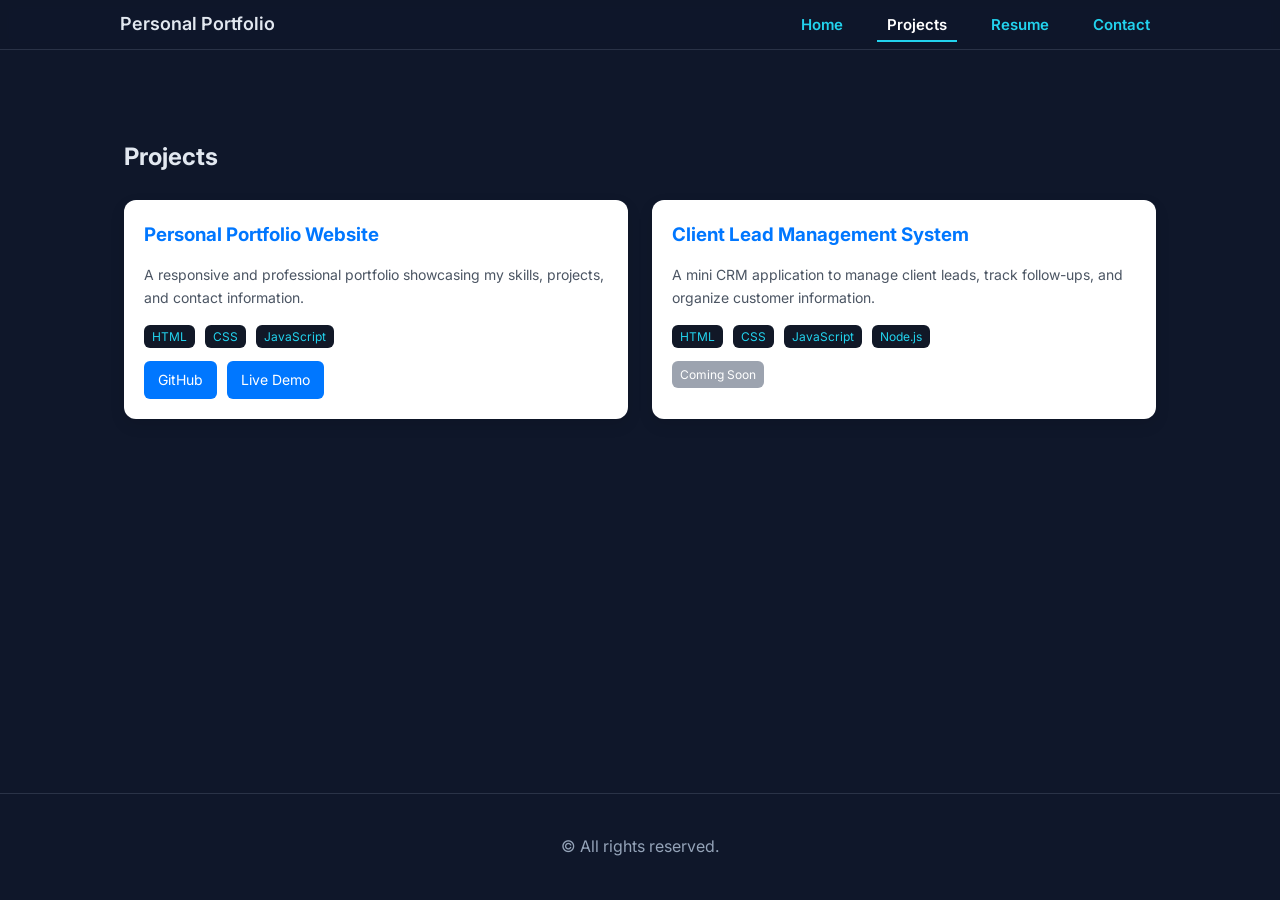
==== project.html @ c3499d08 "Initial commit" ====
<!DOCTYPE html>
<html lang="en">
<head>
  <meta charset="UTF-8" />
  <meta name="viewport" content="width=device-width, initial-scale=1" />
  <title>Projects - Sulfath</title>
  <link rel="stylesheet" href="style.css" />
  <link rel="icon" href="favicon.ico" />
  <link rel="preconnect" href="https://fonts.googleapis.com" />
  <link rel="preconnect" href="https://fonts.gstatic.com" crossorigin />
  <link href="https://fonts.googleapis.com/css2?family=Inter:wght@400;600;700&display=swap" rel="stylesheet" />
</head>
<body>
  <!-- Navigation -->
  <header class="site-header">
    <nav class="nav container" aria-label="Primary">
      <a class="brand" href="index.html">Personal Portfolio</a>
      <button class="nav-toggle" aria-expanded="false" aria-controls="nav-menu">
       <span class="hamburger"></span>
       </button>
      <ul id="nav-menu" class="nav-menu">
        <li><a href="index.html">Home</a></li>
        <li><a href="project.html">Projects</a></li>
        <li><a href="resume.html">Resume</a></li>
        <li><a href="contact.html">Contact</a></li>
      </ul>
    </nav>
  </header>
<!-- Script to highlight active nav link -->
<script>
  const currentPage = window.location.pathname.split("/").pop(); 
  const navLinks = document.querySelectorAll(".nav-menu a");

  navLinks.forEach(link => {
    if (link.getAttribute("href") === currentPage) {
      link.classList.add("active");
    }
  });
</script>

  <!-- Page Content -->
 <section id="projects" class="section">
  <div class="container">
    <h2>Projects</h2>
    <div class="projects-container">

      <!-- Project 1 -->
      <article class="project-card">
        <h3>Personal Portfolio Website</h3>
        <p>A responsive and professional portfolio showcasing my skills, projects, and contact information.</p>
        <div class="tech-tags">
          <span class="tag">HTML</span>
          <span class="tag">CSS</span>
          <span class="tag">JavaScript</span>
        </div>
        <div class="project-links">
          <a href="https://github.com/Sulfath786/FUTURE_FS_01" target="_blank">GitHub</a>
          <a href="PASTE_YOUR_NETLIFY_LINK_HERE" target="_blank">Live Demo</a>
        </div>
      </article>

      <!-- Project 2 -->
      <article class="project-card">
        <h3>Client Lead Management System</h3>
        <p>A mini CRM application to manage client leads, track follow-ups, and organize customer information.</p>
        <div class="tech-tags">
          <span class="tag">HTML</span>
          <span class="tag">CSS</span>
          <span class="tag">JavaScript</span>
          <span class="tag">Node.js</span>
        </div>
        <div class="project-links">
          <span class="status-badge coming-soon">Coming Soon</span>
        </div>
      </article>

    </div>
  </div>
</section>
<footer class="site-footer">
    <p>&copy; All rights reserved.</p>
  </footer>
<script>
  const navToggle = document.querySelector('.nav-toggle');
  const navMenu = document.getElementById('nav-menu');

  navToggle.addEventListener('click', () => {
    const expanded = navToggle.getAttribute('aria-expanded') === 'true';
    navToggle.setAttribute('aria-expanded', !expanded);
    navMenu.classList.toggle('open'); // match your CSS
  });
</script>
<script src="script.js"></script>
</body>
</html>
---- style.css ----
/* =========================
   Base Styles & Variables
========================= */
:root {
  --bg: #0f172a;
  --text: #e2e8f0;
  --muted: #94a3b8;
  --accent: #22d3ee;
  --card: #111827;
  --white: #ffffff;
  --blue: #0077ff;
  --blue-dark: #005ecc;
}

* { box-sizing: border-box; }
html, body { height: 100%; margin: 0; }
body {
  font-family: Inter, system-ui, -apple-system, Segoe UI, Roboto, Arial, sans-serif;
  background: var(--bg);
  color: var(--text);
  line-height: 1.6;
}

a { color: var(--accent); text-decoration: none; }
img { max-width: 100%; display: block; border-radius: 8px; }
.container { max-width: 1080px; margin: 0 auto; padding: 24px; }

/* =========================
   Accessibility
========================= */
.skip-link {
  position: absolute; left: -999px; top: -999px;
}
.skip-link:focus {
  left: 16px; top: 16px;
  background: var(--accent); color: #0b1220;
  padding: 8px 12px; border-radius: 6px;
}

/* =========================
   Header / Navigation
========================= */
.site-header {
  position: sticky; top: 0; z-index: 50;
  backdrop-filter: saturate(180%) blur(8px);
  background: rgba(15, 23, 42, 0.95);
  border-bottom: 1px solid rgba(148,163,184,.2);
  padding: 10px 0; /* slimmer header */
}

.nav {
  display: flex; align-items: center; justify-content: space-between;
  max-width: 1080px; margin: 0 auto; padding: 0 20px;
}
/* Hide menu on small screens */
.nav-menu {
  display: none;
  flex-direction: column;
  gap: 16px;
  background: #111;
  padding: 16px;
}

/* Show menu when active */
.nav-menu.active {
  display: flex;
}

.brand {
  font-weight: 600; font-size: 18px; color: var(--text);
}

.nav-menu {
  display: flex; gap: 20px;
  list-style: none; margin: 0; padding: 0;
}

.nav-menu a {
  color: var(--accent);
  font-weight: 600;
  font-size: 15px;
  padding: 6px 10px;
  transition: color 0.3s ease, border-bottom 0.3s ease;
}

.nav-menu a:hover {
  color: var(--white);
  border-bottom: 2px solid var(--accent); /* underline effect */
}

.nav-menu a.active {
  color: var(--white);
  border-bottom: 2px solid var(--accent);
}

@media (max-width: 768px) {
  .nav-toggle {
    dispaly: inline-block;
    background: var(--card);
    color: var(--text);
    border: 1px solid rgba(148,163,184,.3);
    border-radius: 8px;
    padding: 8px 12px;
    cursor: pointer;
  }

  .nav-menu {
    max-height: 0;              /* collapsed */
    overflow: hidden;           /* hide content */
    flex-direction: column;
    gap: 12px;
    margin-top: 12px;
    transition: max-height 0.4s ease, opacity 0.4s ease;
    opacity: 0;
  }

  .nav-menu.open {
    max-height: 300px;          /* enough space for links */
    opacity: 1;
  }
}
@media (min-width: 768px) {
  .nav-menu {
    display: flex !important;
    flex-direction: row;
    gap: 24px;
    background: none;
    opacity: 1;
    padding: 0;
  }

  .nav-toggle {
    display: none !important;
    margin-left: auto; /* pushes it to the right */
  }
}

/* Hamburger button */
.nav-toggle {
  margin-left: auto; /* pushes button to the right */
  background: var(--card);
  color: var(--text);
  border: 1px solid rgba(148,163,184,.3);
  border-radius: 8px;
  padding: 8px 12px;
  cursor: pointer;
}

/* Hamburger icon */
.hamburger {
  display: block;
  width: 25px;
  height: 2px;
  background-color: #fff;
  position: relative;
}

.hamburger::before,
.hamburger::after {
  content: "";
  position: absolute;
  width: 25px;
  height: 2px;
  background-color: #fff;
  left: 0;
}

.hamburger::before {
  top: -8px;
}

.hamburger::after {
  top: 8px;
}
/* =========================
   Buttons
========================= */
.btn {
  display: inline-block;
  padding: 10px 18px;
  border-radius: 999px;
  font-weight: 600;
  transition: transform .2s ease, background .2s ease;
}
.btn.primary { background: var(--accent); color: #0b1220; }
.btn.outline { border: 2px solid var(--accent); color: var(--accent); }
.btn:hover { transform: translateY(-2px); }

/* =========================
   Hero Section
========================= */
.hero {
  min-height: 80vh;
  background: linear-gradient(120deg, var(--blue), #00c6ff);
  color: var(--white);
  display: grid; place-items: center;
  text-align: center;
}
.hero-inner { padding: 48px 0; }
.hero h1 { font-size: clamp(32px, 6vw, 56px); margin: 0; }
.hero p { font-size: clamp(16px, 2.5vw, 22px); margin: 16px 0 28px; }
.hero-buttons { display: flex; gap: 12px; justify-content: center; flex-wrap: wrap; }

/* =========================
   Sections
========================= */
.section { padding: 64px 0; }
.section h2 { margin-top: 0; }

/* About */
#about p {
  max-width: 900px;
  margin: 12px auto;
  font-size: 16px;
  line-height: 1.8;
  color: var(--muted);
}

/* Skills */
.skills-grid {
  display: grid;
  gap: 24px;
  grid-template-columns: repeat(auto-fit, minmax(220px, 1fr));
  margin-top: 24px;
}
.skill-category {
  background: var(--card);
  border: 1px solid rgba(148,163,184,.2);
  border-radius: 12px;
  padding: 20px;
}
.skill-category h3 { margin-top: 0; color: var(--accent); }
.skill-category ul { list-style: none; padding: 0; margin: 12px 0 0; }
.skill-category li { margin: 6px 0; color: var(--text); }

/* Projects */
.projects-container {
  display: grid; gap: 24px;
  grid-template-columns: repeat(auto-fit, minmax(300px, 1fr));
  margin-top: 24px;
}
.project-card {
  background: var(--white); color: #1f2937;
  padding: 20px; border-radius: 12px;
  box-shadow: 0 6px 15px rgba(0,0,0,0.1);
  transition: transform .2s ease;
}
.project-card:hover { transform: translateY(-6px);box-shadow: 0 8px 20px rgba(0,0,0,0.15);
}
.project-card h3 { margin: 0 0 8px; color: var(--blue); }
.project-card p { font-size: 14px; color: #4b5563; }
.project-links { margin-top: 12px; display: flex; gap: 10px; flex-wrap: wrap; }
.project-links a {
  background: var(--blue); color: var(--white);
  padding: 8px 14px; border-radius: 6px; font-size: 14px;
}
.tech-tags {
  margin: 12px 0;
}

.tag {
  background: var(--card);
  color: var(--accent);
  padding: 4px 8px;
  border-radius: 6px;
  font-size: 12px;
  margin-right: 6px;
}
.status-badge {
  display: inline-block;
  background: #fbbf24;
  color: #1f2937;
  padding: 4px 8px;
  border-radius: 6px;
  font-size: 12px;
}

.coming-soon { color: #fff; background: #9ca3af;
}

 /* Contact */
#contact h2 {
  text-align: center;
  margin-bottom: 24px;
}
 /* Contact Section Card */
.contact-card {
  background: var(--card);
  border-radius: 12px;
  padding: 40px;
  box-shadow: 0 6px 15px rgba(0,0,0,0.2);
}

/* Contact Form */
.contact-form {
  display: flex;
  flex-direction: column;
  gap: 16px;
  max-width: 600px;
  margin: 0 auto;
}

.contact-form label {
  font-weight: 600;
}

.contact-form input,
.contact-form textarea {
  padding: 10px;
  border: 1px solid #cbd5e1;
  border-radius: 6px;
  font-size: 15px;
  background: var(--white);
  color: #1f2937;
}

  .contact-form textarea {
  resize: vertical;
  min-height: 120px;
}

.contact-form button {
  background: var(--accent);
  color: #0b1220;
  border: none;
  border-radius: 6px;
  padding: 10px 16px;
  font-weight: 600;
  cursor: pointer;
  transition: transform 0.2s ease, background 0.3s ease;
}

.contact-form button:hover {
  background: var(--blue);
  color: var(--white);
  transform: translateY(-2px);
}

/* Success Message */
.form-status {
  display: none;
  margin-top: 8px;
  color: var(--accent);
  font-weight: 600;
}
.form-status.active {
  display: block;
}

/* Contact Links */
.contact-links {
  margin-top: 20px;
  display: flex;
  gap: 20px;
  flex-wrap: wrap;
  justify-content: center;
  align-items: center;
}

.contact-links a {
  color: var(--accent);
  font-weight: 600;
  text-decoration: none;
  display: flex;
  align-items: center;
  gap: 8px;
  padding: 10px 16px;
  border-radius: 30px;
  background: var(--card); /* or #1e293b for dark badge */
  color: var(--accent);  /* your accent color */
  font-weight: 600;
  font-size: 15px;
  text-decoration: none;
  transition: color 0.3s ease;
}

.contact-links a:hover {
  color: var(--white);
}

.contact-links i {
  margin-right: 8px;
  font-size: 18px;
}
/* Brand-specific hover colors */
.contact-links a:nth-child(1):hover { 
  background: #ea4335;   /* Gmail red */
  color: #fff; 
}

.contact-links a:nth-child(2):hover { 
  background: #333;      /* GitHub black */
  color: #fff; 
}

.contact-links a:nth-child(3):hover { 
  background: #0a66c2;   /* LinkedIn blue */
  color: #fff; 
}


/* Footer */
.site-footer {
  border-top: 1px solid rgba(148,163,184,.2);
  padding: 24px 0;
  text-align: center;
  color: var(--muted);
}

/* Resume Page */
.resume-card {
  background: var(--card);
  border-radius: 12px;
  padding: 40px;
  box-shadow: 0 6px 15px rgba(0,0,0,0.2);
  text-align: center;       /* centers text inside */
  max-width: 600px;         /* keeps it a nice width */
  margin: 0 auto;           /* centers the card itself */
}
iframe {
  max-width: 100%;
  height: auto;
}

/* Animations */
.fade-in { opacity: 0; transform: translateY(8px); animation: fadeIn 0.9s ease forwards; }
.delay { animation-delay: 0.4s; }
.delay2 { animation-delay: 0.8s; }
@keyframes fadeIn { to { opacity: 1; transform: translateY(0); } }

/* Fade-in animation for contact card */
.contact-card {
  animation: fadeInUp 0.8s ease forwards;
  opacity: 0;
}

@keyframes fadeInUp {
  from {
    opacity: 0;
    transform: translateY(20px);
  }
  to {
    opacity: 1;
    transform: translateY(0);
  }
}

/* Mobile adjustments */
@media (max-width: 480px) {
  .contact-links {
    flex-direction: column;
    gap: 12px;
  }
}

/* Thank You Page */
.thank-text {
  font-size: 18px;
  color: var(--muted);
  margin: 16px 0 24px;
  text-align: center;
}

/* Glow effect for button */
.btn.primary {
  background: var(--accent);
  color: #0b1220;
  box-shadow: 0 0 12px rgba(34, 211, 238, 0.6);
  transition: transform 0.2s ease, box-shadow 0.3s ease;
}

.btn.primary:hover {
  background: var(--blue);
  color: var(--white);
  transform: translateY(-2px);
  box-shadow: 0 0 18px rgba(0, 119, 255, 0.8);
}

/* Make body take full height */
html, body {
  height: 100%;
  margin: 0;
  display: flex;
  flex-direction: column;
}

/* Push footer to bottom */
.site-footer {
  margin-top: auto;
  border-top: 1px solid rgba(148,163,184,.2);
  padding: 24px 0;
  text-align: center;
  color: var(--muted);
}
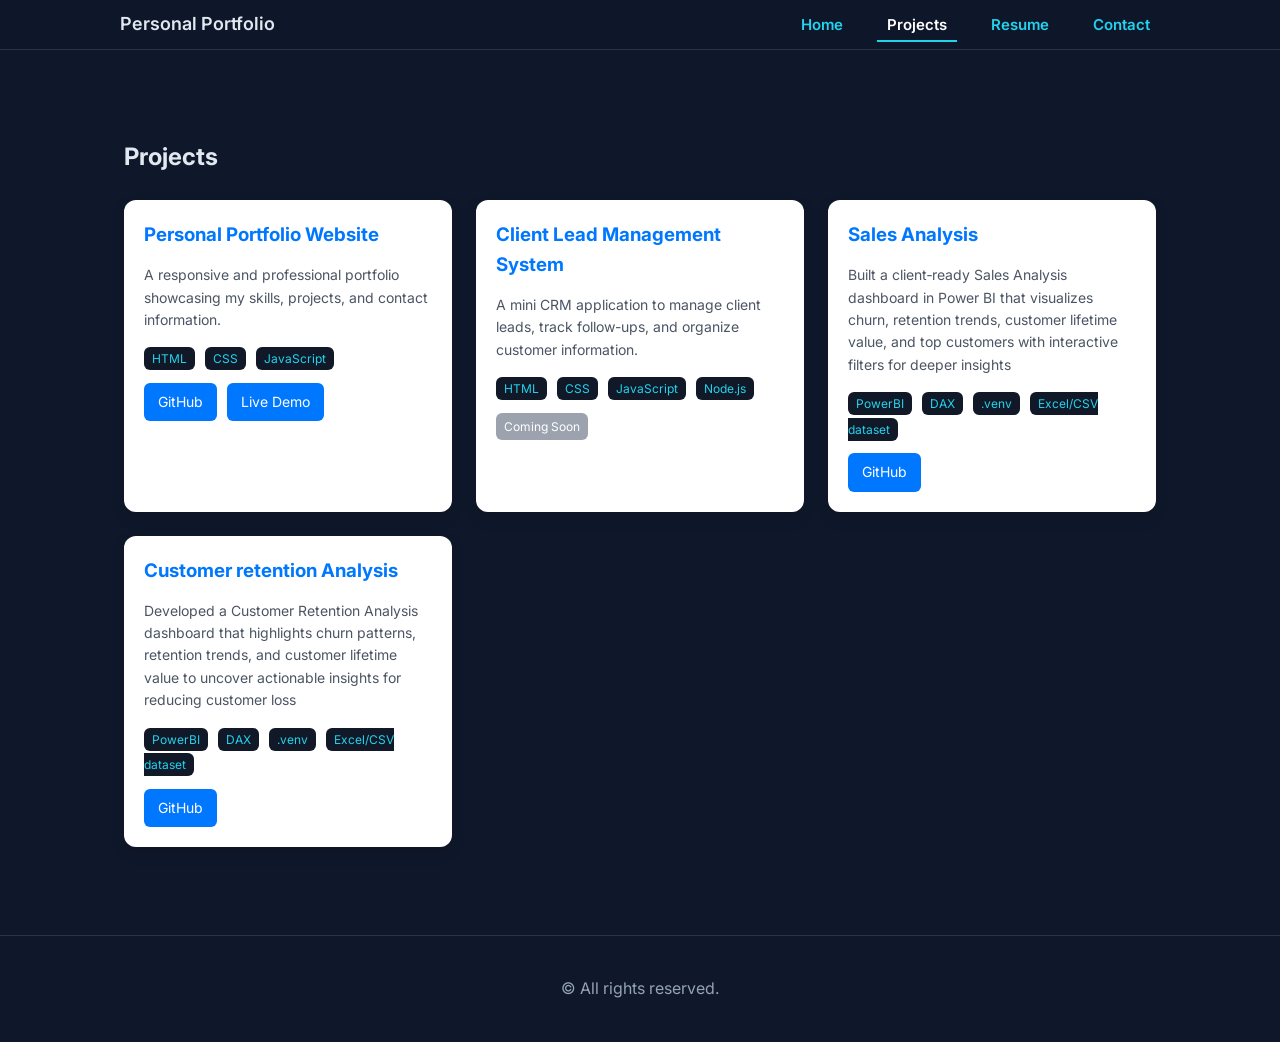
==== commit a647cc7f: "update portfolio" ====
--- a/project.html
+++ b/project.html
@@ -54,8 +54,8 @@
           <span class="tag">JavaScript</span>
         </div>
         <div class="project-links">
-          <a href="https://github.com/Sulfath786/FUTURE_FS_01" target="_blank">GitHub</a>
-          <a href="PASTE_YOUR_NETLIFY_LINK_HERE" target="_blank">Live Demo</a>
+          <a href=""https://github.com/Yasmeen-sheikh28/FUTURE_FS_01" target="_blank">GitHub</a>
+          <a href="https://funny-vacherin-df887f.netlify.app/" target="_blank">Live Demo</a>
         </div>
       </article>
 
@@ -73,6 +73,34 @@
           <span class="status-badge coming-soon">Coming Soon</span>
         </div>
       </article>
+
+      <article class="project-card">
+        <h3>Sales Analysis</h3>
+      <p> Built a client‑ready Sales Analysis dashboard in Power BI that visualizes churn, retention trends, customer lifetime value, and top customers with interactive filters for deeper insights</p>
+         <div class="tech-tags">
+          <span class="tag">PowerBI</span>
+          <span class="tag">DAX</span>
+          <span class="tag">.venv</span>
+          <span class="tag">Excel/CSV dataset</span>
+        </div>
+       <div class="project-links">
+          <a href="https://github.com/Yasmeen-sheikh28/FUTURE_DS_01" target="_blank">GitHub</a>
+      </div>
+     </article>
+    <article class="project-card">
+        <h3>Customer retention Analysis</h3>
+      <p>Developed a Customer Retention Analysis dashboard that highlights churn patterns, retention trends, and customer lifetime value to uncover actionable insights for reducing customer loss</p>
+         <div class="tech-tags">
+          <span class="tag">PowerBI</span>
+          <span class="tag">DAX</span>
+          <span class="tag">.venv</span>
+          <span class="tag">Excel/CSV dataset</span>
+        </div>
+       <div class="project-links">
+          <a href="https://github.com/Yasmeen-sheikh28/FUTURE_DS_02" target="_blank">GitHub</a>
+      </div>
+     </article>
+
 
     </div>
   </div>
